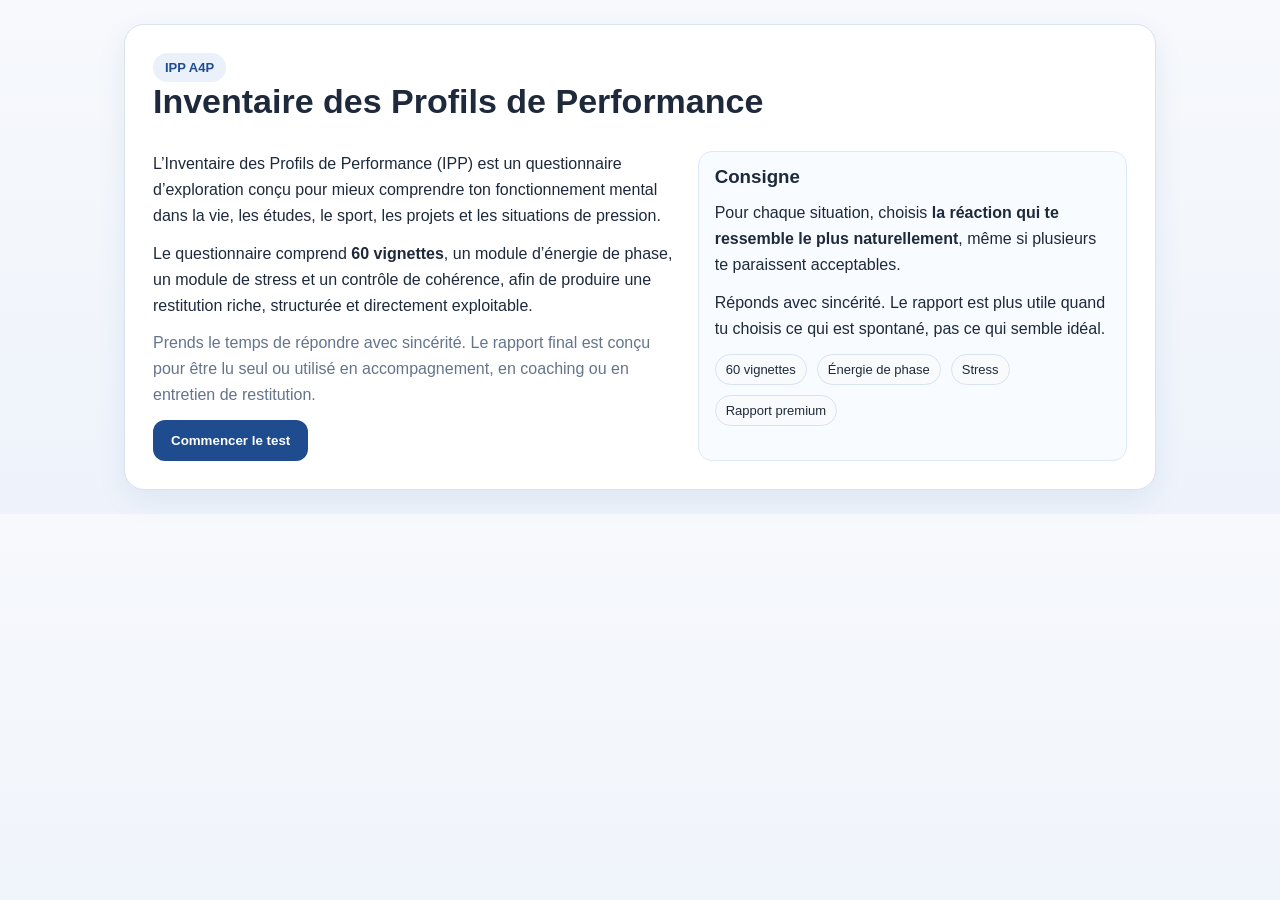
==== index.html @ c8afcb05 "Add files via upload" ====
<!DOCTYPE html>
<html lang="fr">
<head>
<meta charset="UTF-8">
<meta name="viewport" content="width=device-width, initial-scale=1.0">
<title>IPP A4P</title>
<link rel="stylesheet" href="styles.css">
</head>
<body>
<div class="wrap">
  <div class="card" id="app">
    <section id="screen-start" class="hero">
      <div>
        <span class="pill">IPP A4P</span>
        <h1>Inventaire des Profils de Performance</h1>
      </div>
      <div class="grid-2">
        <div>
          <p>L’Inventaire des Profils de Performance (IPP) est un questionnaire d’exploration conçu pour mieux comprendre ton fonctionnement mental dans la vie, les études, le sport, les projets et les situations de pression.</p>
          <p>Le questionnaire comprend <strong>60 vignettes</strong>, un module d’énergie de phase, un module de stress et un contrôle de cohérence, afin de produire une restitution riche, structurée et directement exploitable.</p>
          <p class="muted">Prends le temps de répondre avec sincérité. Le rapport final est conçu pour être lu seul ou utilisé en accompagnement, en coaching ou en entretien de restitution.</p>
          <button class="btn" id="startBtn">Commencer le test</button>
        </div>
        <div class="note">
          <h3>Consigne</h3>
          <p>Pour chaque situation, choisis <strong>la réaction qui te ressemble le plus naturellement</strong>, même si plusieurs te paraissent acceptables.</p>
          <p>Réponds avec sincérité. Le rapport est plus utile quand tu choisis ce qui est spontané, pas ce qui semble idéal.</p>
          <div class="meta">
            <span class="badge">60 vignettes</span>
            <span class="badge">Énergie de phase</span>
            <span class="badge">Stress</span>
            <span class="badge">Rapport premium</span>
          </div>
        </div>
      </div>
    </section>

    <section id="screen-question" style="display:none">
      <div class="topbar">
        <div style="flex:1">
          <div id="qCount" class="questionNo"></div>
          <div class="progress"><div id="progressBar" style="width:0%"></div></div>
        </div>
        <div id="timer" class="muted small"></div>
      </div>
      <div id="questionText" class="questionText"></div>
      <div id="options" class="options"></div>
    </section>

    <section id="screen-phase" style="display:none">
      <span class="pill">Module 2</span>
      <h2>Énergie de phase</h2>
      <p>Ce bloc décrit davantage ton état actuel : la manière dont tu cherches de l’appui ou de l’équilibre en ce moment.</p>
      <div id="phaseWrap"></div>
      <button class="btn" id="toStressBtn" style="margin-top:18px">Continuer</button>
    </section>

    <section id="screen-stress" style="display:none">
      <span class="pill">Module 3</span>
      <h2>Réactions sous stress</h2>
      <p>Indique à quel point chaque affirmation te correspond lorsque la pression monte.</p>
      <div id="stressWrap"></div>
      <button class="btn" id="finishBtn" style="margin-top:18px">Voir mon rapport complet</button>
    </section>

    <section id="screen-report" style="display:none"></section>
  </div>
</div>
<script src="app.js"></script>
</body>
</html>
---- styles.css ----
:root{
  --bg:#f5f7fb;--card:#ffffff;--ink:#1e293b;--muted:#64748b;--line:#d9e2ef;
  --brand:#1f4b8f;--brand-2:#eaf1fb;--accent:#0f172a;
}
*{box-sizing:border-box}
body{margin:0;background:linear-gradient(180deg,#f7f9fc 0%,#eef3fb 100%);font-family:Arial,Helvetica,sans-serif;color:var(--ink)}
.wrap{max-width:1080px;margin:0 auto;padding:24px}
.card{background:var(--card);border:1px solid var(--line);border-radius:20px;padding:28px;box-shadow:0 10px 30px rgba(31,75,143,.08)}
h1,h2,h3,h4{margin:0 0 12px}
p{line-height:1.62;margin:0 0 12px}
.muted{color:var(--muted)}
.pill{display:inline-block;background:var(--brand-2);color:var(--brand);font-weight:700;border-radius:999px;padding:7px 12px;font-size:13px}
.hero{display:grid;gap:18px}
.hero h1{font-size:34px}
.btn{background:var(--brand);color:#fff;border:none;border-radius:12px;padding:13px 18px;font-weight:700;cursor:pointer}
.btn.secondary{background:#fff;color:var(--brand);border:1px solid var(--line)}
.topbar{display:flex;justify-content:space-between;align-items:center;gap:18px;margin-bottom:20px}
.progress{height:10px;border-radius:999px;background:#e9eef7;overflow:hidden}
.progress>div{height:100%;background:linear-gradient(90deg,#1f4b8f,#4f7dc7)}
.questionNo{font-size:14px;color:var(--muted);margin-bottom:8px}
.questionText{font-size:28px;line-height:1.28;margin-bottom:18px}
.options{display:grid;gap:12px}
.option{display:block;text-align:left;width:100%;padding:16px;border:1px solid var(--line);background:#fff;border-radius:14px;cursor:pointer;font-size:16px;line-height:1.5}
.option:hover{border-color:var(--brand);background:#f9fbff}
.grid-2{display:grid;grid-template-columns:1.1fr .9fr;gap:20px}
.note{padding:14px 16px;border-radius:14px;background:#f8fbff;border:1px solid #dce8fb}
.section{margin-top:26px}
.scoreGrid{display:grid;grid-template-columns:repeat(auto-fit,minmax(170px,1fr));gap:12px}
.scoreBox{border:1px solid var(--line);border-radius:14px;padding:14px;background:#fff}
hr{border:none;border-top:1px solid var(--line);margin:18px 0}
.page{page-break-after:always;padding-bottom:18px}
.page:last-child{page-break-after:auto}
ul{margin:8px 0 0 18px}
li{margin:0 0 8px;line-height:1.55}
.meta{display:flex;flex-wrap:wrap;gap:10px;margin:10px 0 0}
.badge{background:#f8fafc;border:1px solid var(--line);border-radius:999px;padding:7px 10px;font-size:13px}
.pageHeader{display:flex;justify-content:space-between;align-items:center;margin-bottom:16px}
.small{font-size:14px}
.subtle{background:#fbfcfe;border:1px solid var(--line);border-radius:16px;padding:16px}
.twoCols{display:grid;grid-template-columns:1fr 1fr;gap:18px}
canvas{max-width:100%;border:1px solid var(--line);border-radius:14px;background:#fff;padding:12px}
blockquote{margin:0;padding:14px 16px;border-left:4px solid var(--brand);background:#f8fbff;border-radius:10px}
@media (max-width:840px){.grid-2,.twoCols{grid-template-columns:1fr}.questionText{font-size:24px}}
@media print{
  body{background:#fff}
  .wrap{max-width:none;padding:0}
  .card{box-shadow:none;border:none;border-radius:0;padding:0}
  .no-print{display:none !important}
}
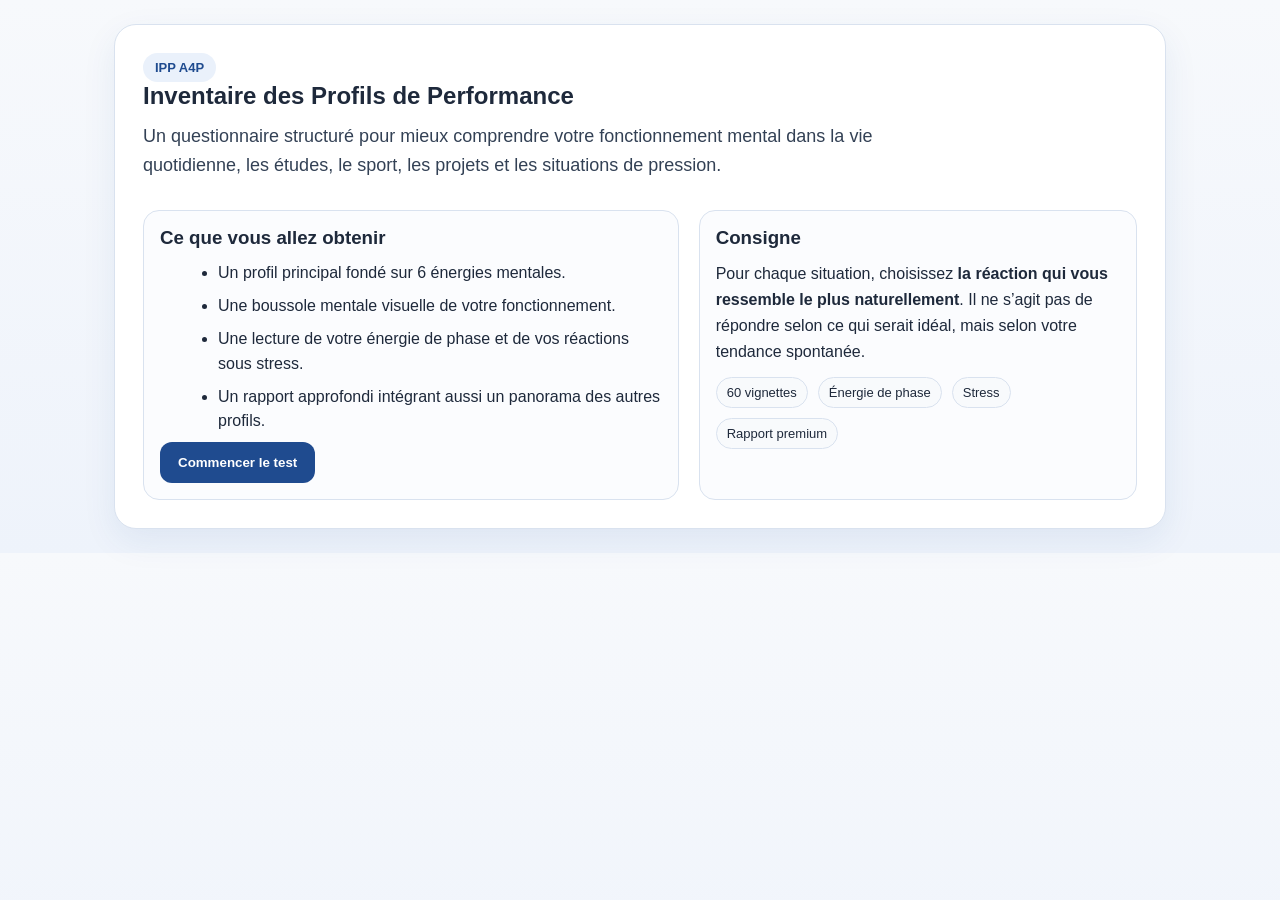
==== commit c36df6bb: "Add files via upload" ====
--- a/index.html
+++ b/index.html
@@ -1,71 +1 @@
-<!DOCTYPE html>
-<html lang="fr">
-<head>
-<meta charset="UTF-8">
-<meta name="viewport" content="width=device-width, initial-scale=1.0">
-<title>IPP A4P</title>
-<link rel="stylesheet" href="styles.css">
-</head>
-<body>
-<div class="wrap">
-  <div class="card" id="app">
-    <section id="screen-start" class="hero">
-      <div>
-        <span class="pill">IPP A4P</span>
-        <h1>Inventaire des Profils de Performance</h1>
-      </div>
-      <div class="grid-2">
-        <div>
-          <p>L’Inventaire des Profils de Performance (IPP) est un questionnaire d’exploration conçu pour mieux comprendre ton fonctionnement mental dans la vie, les études, le sport, les projets et les situations de pression.</p>
-          <p>Le questionnaire comprend <strong>60 vignettes</strong>, un module d’énergie de phase, un module de stress et un contrôle de cohérence, afin de produire une restitution riche, structurée et directement exploitable.</p>
-          <p class="muted">Prends le temps de répondre avec sincérité. Le rapport final est conçu pour être lu seul ou utilisé en accompagnement, en coaching ou en entretien de restitution.</p>
-          <button class="btn" id="startBtn">Commencer le test</button>
-        </div>
-        <div class="note">
-          <h3>Consigne</h3>
-          <p>Pour chaque situation, choisis <strong>la réaction qui te ressemble le plus naturellement</strong>, même si plusieurs te paraissent acceptables.</p>
-          <p>Réponds avec sincérité. Le rapport est plus utile quand tu choisis ce qui est spontané, pas ce qui semble idéal.</p>
-          <div class="meta">
-            <span class="badge">60 vignettes</span>
-            <span class="badge">Énergie de phase</span>
-            <span class="badge">Stress</span>
-            <span class="badge">Rapport premium</span>
-          </div>
-        </div>
-      </div>
-    </section>
-
-    <section id="screen-question" style="display:none">
-      <div class="topbar">
-        <div style="flex:1">
-          <div id="qCount" class="questionNo"></div>
-          <div class="progress"><div id="progressBar" style="width:0%"></div></div>
-        </div>
-        <div id="timer" class="muted small"></div>
-      </div>
-      <div id="questionText" class="questionText"></div>
-      <div id="options" class="options"></div>
-    </section>
-
-    <section id="screen-phase" style="display:none">
-      <span class="pill">Module 2</span>
-      <h2>Énergie de phase</h2>
-      <p>Ce bloc décrit davantage ton état actuel : la manière dont tu cherches de l’appui ou de l’équilibre en ce moment.</p>
-      <div id="phaseWrap"></div>
-      <button class="btn" id="toStressBtn" style="margin-top:18px">Continuer</button>
-    </section>
-
-    <section id="screen-stress" style="display:none">
-      <span class="pill">Module 3</span>
-      <h2>Réactions sous stress</h2>
-      <p>Indique à quel point chaque affirmation te correspond lorsque la pression monte.</p>
-      <div id="stressWrap"></div>
-      <button class="btn" id="finishBtn" style="margin-top:18px">Voir mon rapport complet</button>
-    </section>
-
-    <section id="screen-report" style="display:none"></section>
-  </div>
-</div>
-<script src="app.js"></script>
-</body>
-</html>
+<!DOCTYPE html><html lang="fr"><head><meta charset="UTF-8"><meta name="viewport" content="width=device-width, initial-scale=1.0"><title>IPP A4P — Inventaire des Profils de Performance</title><link rel="stylesheet" href="styles.css"></head><body><div class="wrap"><div class="card" id="app"><section id="screen-start" class="hero"><div><span class="pill">IPP A4P</span><h1>Inventaire des Profils de Performance</h1><p class="lead">Un questionnaire structuré pour mieux comprendre votre fonctionnement mental dans la vie quotidienne, les études, le sport, les projets et les situations de pression.</p></div><div class="grid-2"><div class="subtle"><h3>Ce que vous allez obtenir</h3><ul><li>Un profil principal fondé sur 6 énergies mentales.</li><li>Une boussole mentale visuelle de votre fonctionnement.</li><li>Une lecture de votre énergie de phase et de vos réactions sous stress.</li><li>Un rapport approfondi intégrant aussi un panorama des autres profils.</li></ul><button class="btn" id="startBtn">Commencer le test</button></div><div class="note"><h3>Consigne</h3><p>Pour chaque situation, choisissez <strong>la réaction qui vous ressemble le plus naturellement</strong>. Il ne s’agit pas de répondre selon ce qui serait idéal, mais selon votre tendance spontanée.</p><div class="meta"><span class="badge">60 vignettes</span><span class="badge">Énergie de phase</span><span class="badge">Stress</span><span class="badge">Rapport premium</span></div></div></div></section><section id="screen-question" class="hidden"><div class="topbar"><div class="grow"><div id="qCount" class="questionNo"></div><div class="progress"><div id="progressBar"></div></div></div><div id="timer" class="small muted"></div></div><div id="questionText" class="questionText"></div><div id="options" class="options"></div></section><section id="screen-phase" class="hidden"><span class="pill">Module 2</span><h2>Énergie de phase</h2><p>Ce module décrit davantage votre état actuel : la manière dont vous cherchez de l’appui ou de l’équilibre en ce moment.</p><div id="phaseWrap"></div><button class="btn" id="toStressBtn">Continuer</button></section><section id="screen-stress" class="hidden"><span class="pill">Module 3</span><h2>Réactions sous stress</h2><p>Indiquez à quel point chaque affirmation vous correspond lorsque la pression monte.</p><div id="stressWrap"></div><button class="btn" id="finishBtn">Voir mon rapport complet</button></section><section id="screen-report" class="hidden"></section></div></div><script src="app.js"></script></body></html>
--- a/styles.css
+++ b/styles.css
@@ -1,50 +1,2 @@
 
-:root{
-  --bg:#f5f7fb;--card:#ffffff;--ink:#1e293b;--muted:#64748b;--line:#d9e2ef;
-  --brand:#1f4b8f;--brand-2:#eaf1fb;--accent:#0f172a;
-}
-*{box-sizing:border-box}
-body{margin:0;background:linear-gradient(180deg,#f7f9fc 0%,#eef3fb 100%);font-family:Arial,Helvetica,sans-serif;color:var(--ink)}
-.wrap{max-width:1080px;margin:0 auto;padding:24px}
-.card{background:var(--card);border:1px solid var(--line);border-radius:20px;padding:28px;box-shadow:0 10px 30px rgba(31,75,143,.08)}
-h1,h2,h3,h4{margin:0 0 12px}
-p{line-height:1.62;margin:0 0 12px}
-.muted{color:var(--muted)}
-.pill{display:inline-block;background:var(--brand-2);color:var(--brand);font-weight:700;border-radius:999px;padding:7px 12px;font-size:13px}
-.hero{display:grid;gap:18px}
-.hero h1{font-size:34px}
-.btn{background:var(--brand);color:#fff;border:none;border-radius:12px;padding:13px 18px;font-weight:700;cursor:pointer}
-.btn.secondary{background:#fff;color:var(--brand);border:1px solid var(--line)}
-.topbar{display:flex;justify-content:space-between;align-items:center;gap:18px;margin-bottom:20px}
-.progress{height:10px;border-radius:999px;background:#e9eef7;overflow:hidden}
-.progress>div{height:100%;background:linear-gradient(90deg,#1f4b8f,#4f7dc7)}
-.questionNo{font-size:14px;color:var(--muted);margin-bottom:8px}
-.questionText{font-size:28px;line-height:1.28;margin-bottom:18px}
-.options{display:grid;gap:12px}
-.option{display:block;text-align:left;width:100%;padding:16px;border:1px solid var(--line);background:#fff;border-radius:14px;cursor:pointer;font-size:16px;line-height:1.5}
-.option:hover{border-color:var(--brand);background:#f9fbff}
-.grid-2{display:grid;grid-template-columns:1.1fr .9fr;gap:20px}
-.note{padding:14px 16px;border-radius:14px;background:#f8fbff;border:1px solid #dce8fb}
-.section{margin-top:26px}
-.scoreGrid{display:grid;grid-template-columns:repeat(auto-fit,minmax(170px,1fr));gap:12px}
-.scoreBox{border:1px solid var(--line);border-radius:14px;padding:14px;background:#fff}
-hr{border:none;border-top:1px solid var(--line);margin:18px 0}
-.page{page-break-after:always;padding-bottom:18px}
-.page:last-child{page-break-after:auto}
-ul{margin:8px 0 0 18px}
-li{margin:0 0 8px;line-height:1.55}
-.meta{display:flex;flex-wrap:wrap;gap:10px;margin:10px 0 0}
-.badge{background:#f8fafc;border:1px solid var(--line);border-radius:999px;padding:7px 10px;font-size:13px}
-.pageHeader{display:flex;justify-content:space-between;align-items:center;margin-bottom:16px}
-.small{font-size:14px}
-.subtle{background:#fbfcfe;border:1px solid var(--line);border-radius:16px;padding:16px}
-.twoCols{display:grid;grid-template-columns:1fr 1fr;gap:18px}
-canvas{max-width:100%;border:1px solid var(--line);border-radius:14px;background:#fff;padding:12px}
-blockquote{margin:0;padding:14px 16px;border-left:4px solid var(--brand);background:#f8fbff;border-radius:10px}
-@media (max-width:840px){.grid-2,.twoCols{grid-template-columns:1fr}.questionText{font-size:24px}}
-@media print{
-  body{background:#fff}
-  .wrap{max-width:none;padding:0}
-  .card{box-shadow:none;border:none;border-radius:0;padding:0}
-  .no-print{display:none !important}
-}
+:root{--bg:#f5f7fb;--card:#ffffff;--ink:#1e293b;--muted:#64748b;--line:#d9e2ef;--brand:#1f4b8f;--brand-2:#eaf1fb;--soft:#fbfcfe}*{box-sizing:border-box}html{scroll-behavior:smooth}body{margin:0;background:linear-gradient(180deg,#f7f9fc 0%,#eef3fb 100%);font-family:Arial,Helvetica,sans-serif;color:var(--ink)}.wrap{max-width:1100px;margin:0 auto;padding:24px}.card{background:var(--card);border:1px solid var(--line);border-radius:22px;padding:28px;box-shadow:0 12px 34px rgba(31,75,143,.08)}.hidden{display:none}h1,h2,h3,h4{margin:0 0 12px}p{line-height:1.62;margin:0 0 12px}ul{margin:8px 0 0 18px}li{margin:0 0 8px;line-height:1.55}.lead{font-size:18px;color:#334155;max-width:780px}.pill{display:inline-block;background:var(--brand-2);color:var(--brand);font-weight:700;border-radius:999px;padding:7px 12px;font-size:13px}.btn{background:var(--brand);color:#fff;border:none;border-radius:12px;padding:13px 18px;font-weight:700;cursor:pointer}.btn.secondary{background:#fff;color:var(--brand);border:1px solid var(--line)}.hero{display:grid;gap:18px}.grid-2{display:grid;grid-template-columns:1.1fr .9fr;gap:20px}.subtle,.note{padding:16px;border-radius:16px;background:var(--soft);border:1px solid var(--line)}.topbar{display:flex;justify-content:space-between;align-items:center;gap:18px;margin-bottom:20px}.grow{flex:1}.progress{height:10px;border-radius:999px;background:#e9eef7;overflow:hidden}.progress>div{height:100%;width:0;background:linear-gradient(90deg,#1f4b8f,#4f7dc7)}.questionNo{font-size:14px;color:var(--muted);margin-bottom:8px}.questionText{font-size:28px;line-height:1.28;margin-bottom:18px}.options{display:grid;gap:12px}.option{display:block;text-align:left;width:100%;padding:16px;border:1px solid var(--line);background:#fff;border-radius:14px;cursor:pointer;font-size:16px;line-height:1.5}.option:hover{border-color:var(--brand);background:#f9fbff}.meta{display:flex;flex-wrap:wrap;gap:10px;margin:10px 0 0}.badge{background:#f8fafc;border:1px solid var(--line);border-radius:999px;padding:7px 10px;font-size:13px}.scoreGrid{display:grid;grid-template-columns:repeat(auto-fit,minmax(170px,1fr));gap:12px}.scoreBox{border:1px solid var(--line);border-radius:14px;padding:14px;background:#fff}.page{page-break-after:always;padding-bottom:18px;margin-top:18px}.page:last-child{page-break-after:auto}.pageHeader{display:flex;justify-content:space-between;align-items:center;margin-bottom:16px}.small{font-size:14px}.muted{color:var(--muted)}blockquote{margin:0;padding:14px 16px;border-left:4px solid var(--brand);background:#f8fbff;border-radius:10px}canvas{max-width:100%;border:1px solid var(--line);border-radius:14px;background:#fff;padding:12px}.toolBar{display:flex;gap:10px;flex-wrap:wrap;margin:10px 0 22px}.tableGlossary{display:grid;gap:10px}.glossItem{padding:12px;border:1px solid var(--line);border-radius:12px;background:#fff}@media (max-width:840px){.grid-2{grid-template-columns:1fr}.questionText{font-size:24px}.card{padding:18px}}@media print{body{background:#fff}.wrap{max-width:none;padding:0}.card{box-shadow:none;border:none;border-radius:0;padding:0}.no-print{display:none !important}}
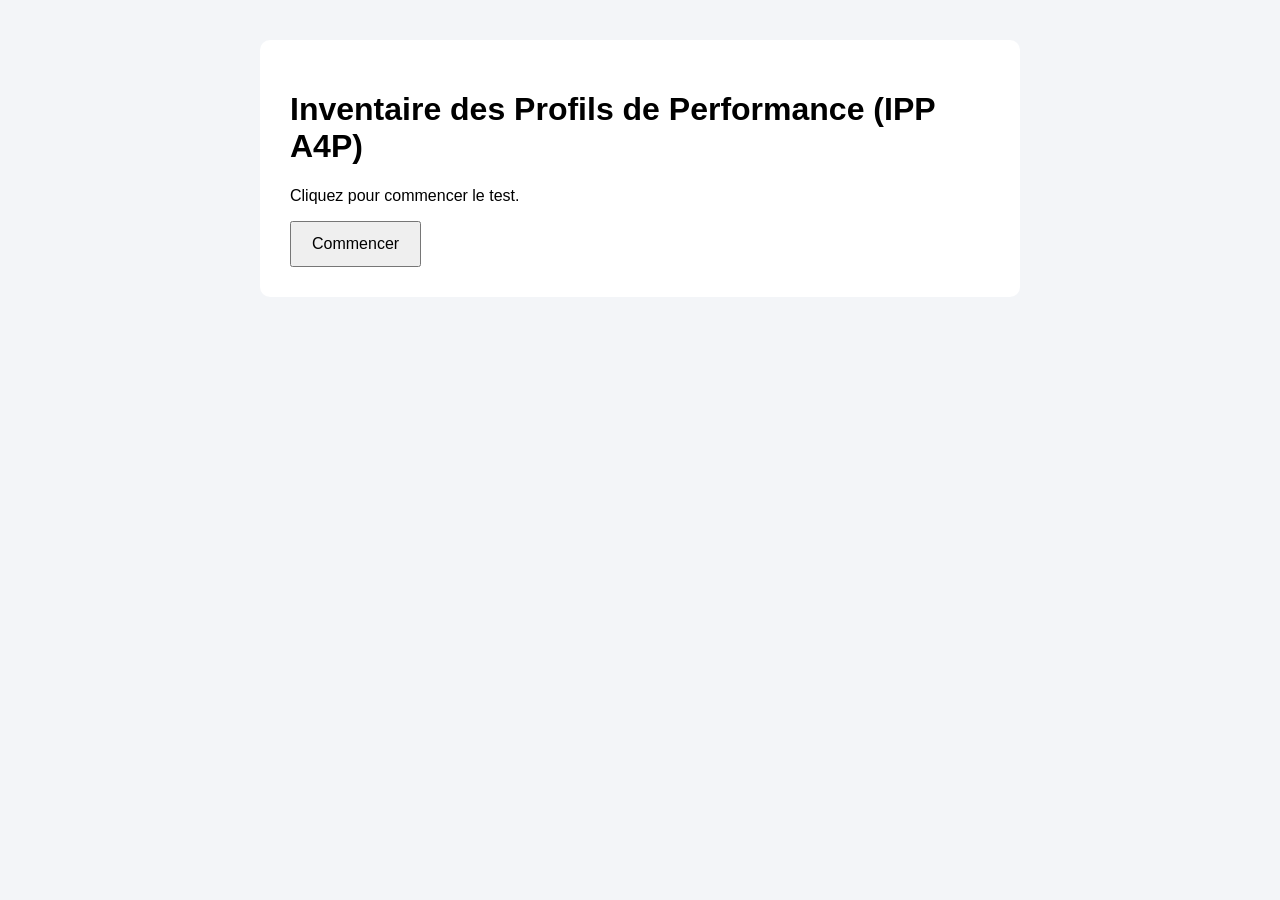
==== commit 62b84318: "Add files via upload" ====
--- a/index.html
+++ b/index.html
@@ -1 +1,25 @@
-<!DOCTYPE html><html lang="fr"><head><meta charset="UTF-8"><meta name="viewport" content="width=device-width, initial-scale=1.0"><title>IPP A4P — Inventaire des Profils de Performance</title><link rel="stylesheet" href="styles.css"></head><body><div class="wrap"><div class="card" id="app"><section id="screen-start" class="hero"><div><span class="pill">IPP A4P</span><h1>Inventaire des Profils de Performance</h1><p class="lead">Un questionnaire structuré pour mieux comprendre votre fonctionnement mental dans la vie quotidienne, les études, le sport, les projets et les situations de pression.</p></div><div class="grid-2"><div class="subtle"><h3>Ce que vous allez obtenir</h3><ul><li>Un profil principal fondé sur 6 énergies mentales.</li><li>Une boussole mentale visuelle de votre fonctionnement.</li><li>Une lecture de votre énergie de phase et de vos réactions sous stress.</li><li>Un rapport approfondi intégrant aussi un panorama des autres profils.</li></ul><button class="btn" id="startBtn">Commencer le test</button></div><div class="note"><h3>Consigne</h3><p>Pour chaque situation, choisissez <strong>la réaction qui vous ressemble le plus naturellement</strong>. Il ne s’agit pas de répondre selon ce qui serait idéal, mais selon votre tendance spontanée.</p><div class="meta"><span class="badge">60 vignettes</span><span class="badge">Énergie de phase</span><span class="badge">Stress</span><span class="badge">Rapport premium</span></div></div></div></section><section id="screen-question" class="hidden"><div class="topbar"><div class="grow"><div id="qCount" class="questionNo"></div><div class="progress"><div id="progressBar"></div></div></div><div id="timer" class="small muted"></div></div><div id="questionText" class="questionText"></div><div id="options" class="options"></div></section><section id="screen-phase" class="hidden"><span class="pill">Module 2</span><h2>Énergie de phase</h2><p>Ce module décrit davantage votre état actuel : la manière dont vous cherchez de l’appui ou de l’équilibre en ce moment.</p><div id="phaseWrap"></div><button class="btn" id="toStressBtn">Continuer</button></section><section id="screen-stress" class="hidden"><span class="pill">Module 3</span><h2>Réactions sous stress</h2><p>Indiquez à quel point chaque affirmation vous correspond lorsque la pression monte.</p><div id="stressWrap"></div><button class="btn" id="finishBtn">Voir mon rapport complet</button></section><section id="screen-report" class="hidden"></section></div></div><script src="app.js"></script></body></html>+<!DOCTYPE html>
+<html lang="fr">
+<head>
+<meta charset="UTF-8">
+<title>IPP A4P</title>
+<link rel="stylesheet" href="styles.css">
+</head>
+<body>
+<div class="container">
+<h1>Inventaire des Profils de Performance (IPP A4P)</h1>
+<p>Cliquez pour commencer le test.</p>
+<button onclick="startTest()">Commencer</button>
+
+<div id="questionBox" style="display:none;">
+<h2 id="qtext"></h2>
+<div id="options"></div>
+</div>
+
+<div id="result" style="display:none;"></div>
+</div>
+
+<script src="data.js"></script>
+<script src="app.js"></script>
+</body>
+</html>
--- a/styles.css
+++ b/styles.css
@@ -1,2 +1,5 @@
-
-:root{--bg:#f5f7fb;--card:#ffffff;--ink:#1e293b;--muted:#64748b;--line:#d9e2ef;--brand:#1f4b8f;--brand-2:#eaf1fb;--soft:#fbfcfe}*{box-sizing:border-box}html{scroll-behavior:smooth}body{margin:0;background:linear-gradient(180deg,#f7f9fc 0%,#eef3fb 100%);font-family:Arial,Helvetica,sans-serif;color:var(--ink)}.wrap{max-width:1100px;margin:0 auto;padding:24px}.card{background:var(--card);border:1px solid var(--line);border-radius:22px;padding:28px;box-shadow:0 12px 34px rgba(31,75,143,.08)}.hidden{display:none}h1,h2,h3,h4{margin:0 0 12px}p{line-height:1.62;margin:0 0 12px}ul{margin:8px 0 0 18px}li{margin:0 0 8px;line-height:1.55}.lead{font-size:18px;color:#334155;max-width:780px}.pill{display:inline-block;background:var(--brand-2);color:var(--brand);font-weight:700;border-radius:999px;padding:7px 12px;font-size:13px}.btn{background:var(--brand);color:#fff;border:none;border-radius:12px;padding:13px 18px;font-weight:700;cursor:pointer}.btn.secondary{background:#fff;color:var(--brand);border:1px solid var(--line)}.hero{display:grid;gap:18px}.grid-2{display:grid;grid-template-columns:1.1fr .9fr;gap:20px}.subtle,.note{padding:16px;border-radius:16px;background:var(--soft);border:1px solid var(--line)}.topbar{display:flex;justify-content:space-between;align-items:center;gap:18px;margin-bottom:20px}.grow{flex:1}.progress{height:10px;border-radius:999px;background:#e9eef7;overflow:hidden}.progress>div{height:100%;width:0;background:linear-gradient(90deg,#1f4b8f,#4f7dc7)}.questionNo{font-size:14px;color:var(--muted);margin-bottom:8px}.questionText{font-size:28px;line-height:1.28;margin-bottom:18px}.options{display:grid;gap:12px}.option{display:block;text-align:left;width:100%;padding:16px;border:1px solid var(--line);background:#fff;border-radius:14px;cursor:pointer;font-size:16px;line-height:1.5}.option:hover{border-color:var(--brand);background:#f9fbff}.meta{display:flex;flex-wrap:wrap;gap:10px;margin:10px 0 0}.badge{background:#f8fafc;border:1px solid var(--line);border-radius:999px;padding:7px 10px;font-size:13px}.scoreGrid{display:grid;grid-template-columns:repeat(auto-fit,minmax(170px,1fr));gap:12px}.scoreBox{border:1px solid var(--line);border-radius:14px;padding:14px;background:#fff}.page{page-break-after:always;padding-bottom:18px;margin-top:18px}.page:last-child{page-break-after:auto}.pageHeader{display:flex;justify-content:space-between;align-items:center;margin-bottom:16px}.small{font-size:14px}.muted{color:var(--muted)}blockquote{margin:0;padding:14px 16px;border-left:4px solid var(--brand);background:#f8fbff;border-radius:10px}canvas{max-width:100%;border:1px solid var(--line);border-radius:14px;background:#fff;padding:12px}.toolBar{display:flex;gap:10px;flex-wrap:wrap;margin:10px 0 22px}.tableGlossary{display:grid;gap:10px}.glossItem{padding:12px;border:1px solid var(--line);border-radius:12px;background:#fff}@media (max-width:840px){.grid-2{grid-template-columns:1fr}.questionText{font-size:24px}.card{padding:18px}}@media print{body{background:#fff}.wrap{max-width:none;padding:0}.card{box-shadow:none;border:none;border-radius:0;padding:0}.no-print{display:none !important}}
+body{font-family:Arial,Helvetica,sans-serif;background:#f3f5f8;margin:0;padding:40px}
+.container{max-width:700px;margin:auto;background:white;padding:30px;border-radius:10px}
+button{padding:12px 20px;font-size:16px}
+.option{border:1px solid #ccc;border-radius:8px;padding:10px;margin:10px 0;cursor:pointer}
+.option:hover{background:#eef3ff}
